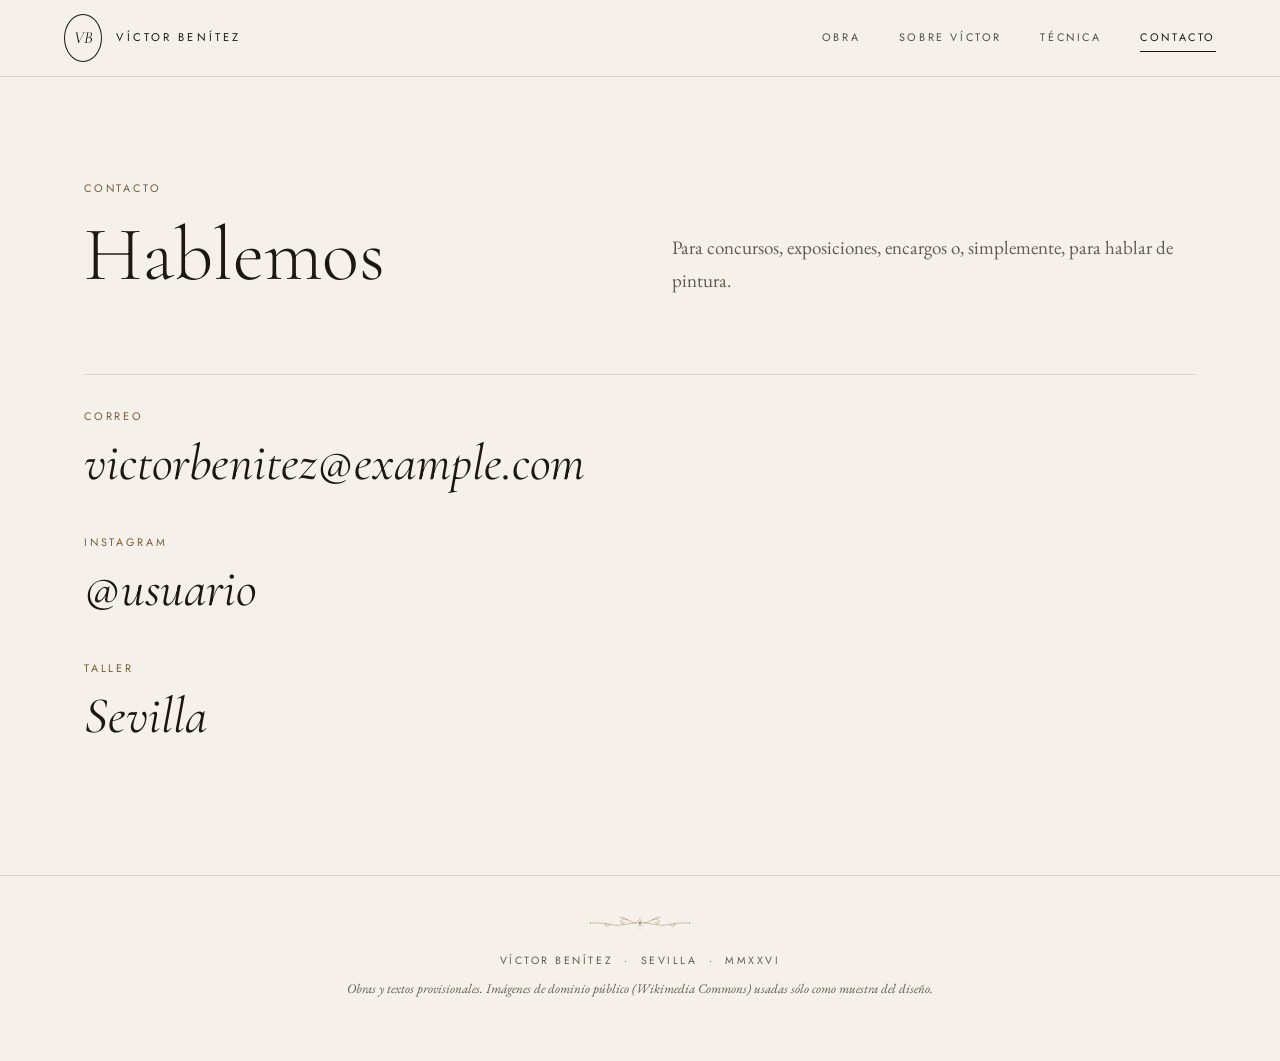
==== contacto.html @ 025996ac "Web en páginas separadas, foto de Víctor y una sola animación de entrada - Inicio, Obra, ficha de ca" ====
<!doctype html>
<html lang="es">
<head>
  <meta charset="utf-8">
  <meta name="viewport" content="width=device-width, initial-scale=1">
  <title>Contacto · Víctor Benítez</title>
  <meta name="description" content="Contacto con Víctor Benítez para concursos, exposiciones y encargos.">
  <meta name="theme-color" content="#f5f1ea">
  <link rel="icon" href="img/favicon.svg" type="image/svg+xml">
  <link rel="preconnect" href="https://fonts.googleapis.com">
  <link rel="preconnect" href="https://fonts.gstatic.com" crossorigin>
  <link href="https://fonts.googleapis.com/css2?family=Cormorant+Garamond:ital,wght@0,300;0,400;1,300;1,400&family=EB+Garamond:ital,wght@0,400;1,400&family=Jost:wght@400&display=swap" rel="stylesheet">
  <link rel="stylesheet" href="css/styles.css">
</head>
<body>
  <header class="nav" data-nav>
    <a class="nav__brand" href="index.html" aria-label="Víctor Benítez, inicio">
      <span class="monogram" aria-hidden="true">VB</span>
      <span class="nav__name">Víctor Benítez</span>
    </a>
    <button class="nav__toggle" type="button" aria-expanded="false" aria-controls="menu" data-nav-toggle>
      <span class="sr-only">Abrir menú</span>
      <span></span><span></span>
    </button>
    <nav class="nav__links" id="menu" aria-label="Principal">
      <a href="obra.html">Obra</a>
      <a href="sobre.html">Sobre Víctor</a>
      <a href="tecnica.html">Técnica</a>
      <a href="contacto.html" aria-current="page">Contacto</a>
    </nav>
  </header>

  <main class="pagina">
    <header class="cabecera">
      <p class="eyebrow">Contacto</p>
      <h1>Hablemos</h1>
      <p class="cabecera__intro">Para concursos, exposiciones, encargos o, simplemente, para hablar de pintura.</p>
    </header>

    <div class="contacto__datos">
      <div class="contacto__dato">
        <p class="eyebrow">Correo</p>
        <a class="contacto__mail" href="mailto:victorbenitez@example.com">victorbenitez@example.com</a>
      </div>
      <div class="contacto__dato">
        <p class="eyebrow">Instagram</p>
        <a class="contacto__mail" href="#">@usuario</a>
      </div>
      <div class="contacto__dato">
        <p class="eyebrow">Taller</p>
        <p class="contacto__mail">Sevilla</p>
      </div>
    </div>
  </main>

  <footer class="footer">
    <span class="ornament" aria-hidden="true"></span>
    <p>Víctor Benítez &nbsp;·&nbsp; Sevilla &nbsp;·&nbsp; <span data-year>MMXXVI</span></p>
    <p class="footer__nota">Obras y textos provisionales. Imágenes de dominio público (Wikimedia Commons) usadas sólo como muestra del diseño.</p>
  </footer>

  <script src="js/obras.js"></script>
  <script src="js/main.js"></script>
</body>
</html>
---- css/styles.css ----
/* ==========================================================================
   Víctor Benítez · Pintor
   Minimalismo de catálogo de museo. El barroco, sólo en los detalles:
   la portada en claroscuro, la tipografía clásica y un ornamento discreto.
   Una única animación, la de entrada (portada); el resto de la web es estático.
   ========================================================================== */

:root {
  --paper: #f5f1ea;        /* fondo: papel cálido */
  --wall: #ebe5db;         /* "pared" donde se cuelgan las obras */
  --ink: #1b1713;          /* texto */
  --ink-soft: #625a50;     /* texto secundario */
  --line: rgba(27, 23, 19, 0.13);
  --accent: #7a5c30;       /* oro viejo, oscurecido para leerse sobre papel */
  --night: #0f0d0b;        /* portada en penumbra */
  --bone: #efe7d8;
  --gold: #c9a568;

  --f-display: "Cormorant Garamond", "Times New Roman", serif;
  --f-text: "EB Garamond", Georgia, serif;
  --f-label: "Jost", "Helvetica Neue", Arial, sans-serif;

  --gutter: clamp(16px, 5vw, 72px);
  --max: 1240px;
}

*, *::before, *::after { box-sizing: border-box; }

html { -webkit-text-size-adjust: 100%; }

body {
  margin: 0;
  background: var(--paper);
  color: var(--ink);
  font-family: var(--f-text);
  font-size: clamp(17px, .6vw + 14px, 19px);
  line-height: 1.7;
  -webkit-font-smoothing: antialiased;
  text-rendering: optimizeLegibility;
  overflow-x: hidden;
}

img { max-width: 100%; display: block; }
a { color: inherit; }
::selection { background: var(--ink); color: var(--paper); }
:focus-visible { outline: 1px solid var(--accent); outline-offset: 4px; }

.sr-only {
  position: absolute; width: 1px; height: 1px; padding: 0; margin: -1px;
  overflow: hidden; clip: rect(0 0 0 0); white-space: nowrap; border: 0;
}

/* ---------- Tipografía ---------- */

.eyebrow {
  font-family: var(--f-label);
  font-size: .68rem;
  font-weight: 400;
  letter-spacing: .26em;
  text-transform: uppercase;
  color: var(--accent);
  margin: 0;
}

h1, h2, h3 {
  font-family: var(--f-display);
  font-weight: 400;
  line-height: 1.08;
  margin: 0;
  text-wrap: balance;
}

.prosa p { margin: 0 0 1.15em; }
.prosa p:last-child { margin-bottom: 0; }

.btn {
  display: inline-flex;
  align-items: center;
  gap: .8em;
  padding: 1em 2.2em;
  font-family: var(--f-label);
  font-size: .7rem;
  letter-spacing: .24em;
  text-transform: uppercase;
  text-decoration: none;
  color: var(--ink);
  border: 1px solid currentColor;
}
.btn:hover { background: var(--ink); color: var(--paper); border-color: var(--ink); }
.btn--claro { color: var(--bone); border-color: rgba(239, 231, 216, .5); }
.btn--claro:hover { background: var(--bone); color: var(--night); border-color: var(--bone); }

.enlace {
  font-family: var(--f-label);
  font-size: .7rem;
  letter-spacing: .24em;
  text-transform: uppercase;
  text-decoration: none;
  color: var(--accent);
  border-bottom: 1px solid currentColor;
  padding-bottom: .2em;
}
.enlace:hover { color: var(--ink); }

/* ---------- Ornamento barroco (SVG generado en main.js) ---------- */

.ornament { display: block; width: 180px; margin: 1.4rem auto; color: var(--gold); }
.ornament svg { display: block; width: 100%; height: auto; overflow: visible; }
.ornament path, .ornament circle { fill: none; stroke: currentColor; stroke-width: 1; stroke-linecap: round; }
.ornament .fill { fill: currentColor; stroke: none; }

/* ---------- Navegación ---------- */

.nav {
  position: sticky;
  top: 0;
  z-index: 50;
  display: flex;
  align-items: center;
  justify-content: space-between;
  padding: 14px var(--gutter);
  background: var(--paper);
  border-bottom: 1px solid var(--line);
  color: var(--ink);
}
/* En la portada, la barra flota transparente sobre el cuadro */
.nav--portada {
  position: absolute;
  inset: 0 0 auto 0;
  padding-top: 22px;
  padding-bottom: 22px;
  background: none;
  border-bottom: 0;
  color: var(--bone);
}

.nav__brand { display: inline-flex; align-items: center; gap: .9rem; text-decoration: none; }
.monogram {
  display: inline-grid;
  place-items: center;
  width: 38px;
  height: 48px;
  font-family: var(--f-display);
  font-style: italic;
  font-size: 1.05rem;
  border: 1px solid currentColor;
  border-radius: 50%;
}
.nav__name {
  font-family: var(--f-label);
  font-size: .7rem;
  letter-spacing: .28em;
  text-transform: uppercase;
}

.nav__links { display: flex; gap: clamp(1.2rem, 3vw, 2.6rem); }
.nav__links a {
  font-family: var(--f-label);
  font-size: .68rem;
  letter-spacing: .24em;
  text-transform: uppercase;
  text-decoration: none;
  padding: .4em 0;
  border-bottom: 1px solid transparent;
  opacity: .75;
}
.nav__links a:hover { opacity: 1; border-bottom-color: currentColor; }
.nav__links a[aria-current="page"] { opacity: 1; border-bottom-color: currentColor; }

.nav__toggle {
  display: none;
  width: 44px;
  height: 44px;
  background: none;
  border: 0;
  padding: 0;
  color: inherit;
  cursor: pointer;
  position: relative;
  z-index: 2;
}
.nav__toggle span:not(.sr-only) {
  position: absolute;
  left: 10px;
  right: 10px;
  height: 1px;
  background: currentColor;
}
.nav__toggle span:nth-of-type(2) { top: 18px; }
.nav__toggle span:nth-of-type(3) { top: 26px; }
.nav.is-open .nav__toggle span:nth-of-type(2) { top: 22px; transform: rotate(45deg); }
.nav.is-open .nav__toggle span:nth-of-type(3) { top: 22px; transform: rotate(-45deg); }

@media (max-width: 760px) {
  .nav__name { display: none; }
  .nav__toggle { display: block; }
  .nav.is-open { color: var(--ink); }
  .nav__links {
    position: fixed;
    inset: 0;
    display: none;
    flex-direction: column;
    align-items: center;
    justify-content: center;
    gap: 1.8rem;
    background: var(--paper);
  }
  .nav.is-open .nav__links { display: flex; }
  .nav__links a {
    font-family: var(--f-display);
    font-size: 2rem;
    font-style: italic;
    letter-spacing: 0;
    text-transform: none;
  }
}

/* ---------- Cabecera de las páginas interiores ---------- */

.pagina {
  max-width: var(--max);
  margin: 0 auto;
  padding: clamp(56px, 8vw, 110px) var(--gutter) clamp(80px, 10vw, 140px);
}

.cabecera {
  display: grid;
  grid-template-columns: minmax(0, 1fr) minmax(0, 1fr);
  gap: 1rem 4rem;
  align-items: end;
  margin-bottom: clamp(44px, 6vw, 80px);
}
.cabecera .eyebrow { grid-column: 1 / -1; }
.cabecera h1, .cabecera h2 { font-size: clamp(2.8rem, 6vw, 4.8rem); font-weight: 300; }
.cabecera__intro { margin: 0; color: var(--ink-soft); max-width: 30em; justify-self: end; }
@media (max-width: 760px) {
  .cabecera { grid-template-columns: 1fr; }
  .cabecera__intro { justify-self: start; }
}

/* ==========================================================================
   PORTADA
   ========================================================================== */

.hero {
  position: relative;
  min-height: 100vh;
  min-height: 100svh;
  display: grid;
  place-items: center;
  overflow: hidden;
  isolation: isolate;
  background: var(--night);
  color: var(--bone);
}
.hero__bg {
  position: absolute;
  inset: 0;
  z-index: -2;
  background-size: cover;
  background-position: 50% 40%;
  filter: brightness(.62) saturate(.95);
}
.hero__veil {
  position: absolute;
  inset: 0;
  z-index: -1;
  background:
    radial-gradient(ellipse 55% 42% at 50% 50%, rgba(15, 13, 11, .55), transparent 72%),
    linear-gradient(to bottom, rgba(15, 13, 11, .5) 0%, transparent 22%, transparent 75%, rgba(15, 13, 11, .8) 100%);
}

.hero__content {
  text-align: center;
  padding: 120px var(--gutter) 130px;
  max-width: 980px;
  text-shadow: 0 2px 28px rgba(0, 0, 0, .7);
}
.hero__eyebrow { color: var(--gold); }
.hero__title {
  font-size: clamp(3.4rem, 10vw, 8.5rem);
  font-weight: 300;
  line-height: .95;
  margin: 1.3rem 0 0;
}
.hero__title em { font-style: italic; }
.hero__ornament { width: 170px; margin: 1.6rem auto 1.4rem; }
.hero__lead {
  font-family: var(--f-display);
  font-style: italic;
  font-size: clamp(1.15rem, 1.4vw + .6rem, 1.5rem);
  line-height: 1.45;
  color: rgba(239, 231, 216, .85);
  margin: 0 0 2.4rem;
}
.hero__botones { display: flex; flex-wrap: wrap; justify-content: center; gap: 12px; }

.hero__caption {
  position: absolute;
  left: var(--gutter);
  bottom: 28px;
  display: grid;
  gap: .2rem;
  font-size: .9rem;
  color: rgba(239, 231, 216, .7);
  text-decoration: none;
}
.hero__caption .eyebrow { color: var(--gold); }
.hero__caption:hover { color: var(--bone); }

@media (max-width: 600px) {
  .hero__caption { display: none; }
  .hero__title { font-size: clamp(3.6rem, 19vw, 5.4rem); line-height: .92; }
  .hero__title span { display: block; }
}

/* Declaración */
.declaracion {
  text-align: center;
  padding: clamp(80px, 11vw, 150px) var(--gutter);
  max-width: 880px;
  margin: 0 auto;
}
.declaracion__latin {
  font-family: var(--f-display);
  font-style: italic;
  font-weight: 300;
  font-size: clamp(2.2rem, 5vw, 3.8rem);
  line-height: 1.1;
  margin: 0 0 1.4rem;
}
.declaracion__texto {
  font-size: clamp(1.1rem, .8vw + .8rem, 1.3rem);
  color: var(--ink-soft);
  margin: 0 auto 1.2rem;
  max-width: 34em;
}

/* Bloques de la portada */
.bloque {
  max-width: var(--max);
  margin: 0 auto;
  padding: clamp(70px, 9vw, 120px) var(--gutter);
  border-top: 1px solid var(--line);
}
.bloque__pie { margin-top: clamp(36px, 5vw, 56px); }

.presentacion {
  display: grid;
  grid-template-columns: minmax(0, 4fr) minmax(0, 7fr);
  gap: clamp(32px, 6vw, 96px);
  align-items: center;
}
.presentacion img {
  width: 100%;
  max-width: 380px;
  height: auto;
  aspect-ratio: 4 / 5;
  object-fit: cover;
  object-position: 62% 30%;
}
.presentacion h2 { font-size: clamp(2.2rem, 4.5vw, 3.4rem); font-weight: 300; margin: .6rem 0 1.2rem; }
.presentacion p { margin: 0 0 1.6rem; color: var(--ink-soft); max-width: 34em; }
@media (max-width: 760px) {
  .presentacion { grid-template-columns: 1fr; }
  .presentacion img { max-width: 320px; }
}

/* ==========================================================================
   INTRO — la única animación: los cuadros pasan dentro de un marco
   y el último se abre hasta llenar la pantalla
   ========================================================================== */

.intro { display: none; }

.con-intro body { overflow: hidden; }
.con-intro .intro {
  position: fixed;
  inset: 0;
  z-index: 200;
  display: grid;
  place-items: center;
  background: var(--paper);
  cursor: pointer;
}
.intro.is-fuera { opacity: 0; transition: opacity .6s ease; pointer-events: none; }

.intro__escena {
  display: grid;
  grid-template-columns: 1fr auto 1fr;
  align-items: center;
  gap: clamp(16px, 3vw, 48px);
  width: 100%;
  padding: 0 var(--gutter);
}
.intro__palabra {
  overflow: hidden;
  font-family: var(--f-display);
  font-weight: 300;
  font-size: clamp(2.6rem, 7.5vw, 7rem);
  line-height: 1.12;
  color: var(--ink);
}
.intro__palabra:first-child { text-align: right; }
.intro__palabra:last-child { font-style: italic; }
.intro__palabra span {
  display: inline-block;
  transform: translateY(110%);
  animation: intro-subir 1s cubic-bezier(.76, 0, .24, 1) .15s forwards;
}
.intro__palabra:last-child span { animation-delay: .27s; }

.intro__marco {
  width: clamp(120px, 19vw, 270px);
  aspect-ratio: 4 / 5;
  overflow: hidden;
  background: var(--wall);
  clip-path: inset(100% 0 0 0);
  animation: intro-abrir .9s cubic-bezier(.76, 0, .24, 1) .35s forwards;
}
.intro__marco img { width: 100%; height: 100%; object-fit: cover; }

.intro__revelar {
  position: fixed;
  inset: 0;
  background-size: cover;
  background-position: 50% 40%;
  visibility: hidden;
}

.intro__saltar {
  position: absolute;
  right: var(--gutter);
  bottom: 24px;
  background: none;
  border: 0;
  padding: .6em 0;
  font-family: var(--f-label);
  font-size: .64rem;
  letter-spacing: .26em;
  text-transform: uppercase;
  color: var(--ink-soft);
  cursor: pointer;
}

@keyframes intro-subir { to { transform: none; } }
@keyframes intro-abrir { to { clip-path: inset(0 0 0 0); } }

/* Al terminar la intro, el texto de la portada entra una sola vez */
.con-intro .hero__content > *,
.con-intro .hero__caption { opacity: 0; transform: translateY(14px); }
.intro-hecha .hero__content > *,
.intro-hecha .hero__caption {
  opacity: 1;
  transform: none;
  transition: opacity .9s ease, transform .9s ease;
}
.intro-hecha .hero__content > :nth-child(2) { transition-delay: .08s; }
.intro-hecha .hero__content > :nth-child(3) { transition-delay: .16s; }
.intro-hecha .hero__content > :nth-child(4) { transition-delay: .24s; }
.intro-hecha .hero__content > :nth-child(5) { transition-delay: .32s; }

@media (max-width: 700px) {
  .intro__escena { grid-template-columns: 1fr; justify-items: center; gap: 14px; }
  .intro__palabra:first-child { text-align: center; }
  .intro__marco { width: min(46vw, 220px); }
}

/* ==========================================================================
   OBRA — cada cuadro "colgado" en su trozo de pared
   ========================================================================== */

.filtros {
  display: flex;
  flex-wrap: wrap;
  gap: .3rem 1.8rem;
  margin: 0 0 clamp(32px, 4vw, 52px);
}
.filtro {
  background: none;
  border: 0;
  border-bottom: 1px solid transparent;
  padding: .45em 0;
  cursor: pointer;
  font-family: var(--f-label);
  font-size: .68rem;
  letter-spacing: .2em;
  text-transform: uppercase;
  color: var(--ink-soft);
}
.filtro:hover { color: var(--ink); }
.filtro[aria-pressed="true"] { color: var(--ink); border-bottom-color: var(--ink); }
.filtro sup { font-size: .8em; margin-left: .35em; color: var(--accent); letter-spacing: 0; }

.galeria {
  display: grid;
  grid-template-columns: repeat(auto-fill, minmax(min(100%, 300px), 1fr));
  gap: clamp(40px, 5vw, 72px) clamp(24px, 3vw, 44px);
}

.pieza { display: block; text-decoration: none; }
.pieza figure { margin: 0; }

.pared {
  position: relative;
  aspect-ratio: 1 / 1;
  max-width: 100%;
  background: var(--wall);
  overflow: hidden;
}
.pared img {
  position: absolute;
  inset: 0;
  margin: auto;
  width: auto;
  height: auto;
  max-width: 72%;
  max-height: 72%;
  box-shadow: 0 1px 2px rgba(27, 23, 19, .18), 0 18px 30px -16px rgba(27, 23, 19, .45);
}

.pieza figcaption { padding-top: 1.1rem; }
.pieza__titulo {
  display: block;
  font-family: var(--f-display);
  font-size: 1.45rem;
  font-style: italic;
  line-height: 1.2;
}
.pieza:hover .pieza__titulo { text-decoration: underline; text-decoration-thickness: 1px; text-underline-offset: .18em; }
.pieza__meta {
  display: block;
  font-size: .9rem;
  color: var(--ink-soft);
  margin-top: .3rem;
  line-height: 1.5;
}

/* ==========================================================================
   SOBRE VÍCTOR
   ========================================================================== */

.sobre__grid {
  display: grid;
  grid-template-columns: minmax(0, 5fr) minmax(0, 7fr);
  gap: clamp(40px, 7vw, 110px);
  align-items: start;
}
.sobre__retrato { margin: 0; }
/* Marco oval: un guiño al retrato barroco, en línea fina */
.marco-oval {
  aspect-ratio: 4 / 5;
  max-width: 100%;
  border-radius: 50%;
  padding: 10px;
  border: 1px solid var(--line);
}
.marco-oval img {
  width: 100%;
  height: 100%;
  max-width: none;
  border-radius: 50%;
  object-fit: cover;
  object-position: 62% 30%;
}
.sobre__texto .prosa { font-size: 1.08em; }

.trayectoria {
  margin-top: clamp(40px, 5vw, 64px);
  display: grid;
  grid-template-columns: repeat(2, minmax(0, 1fr));
  gap: 2.4rem 3rem;
}
.trayectoria h2 {
  font-family: var(--f-label);
  font-size: .68rem;
  font-weight: 400;
  letter-spacing: .26em;
  text-transform: uppercase;
  color: var(--accent);
  padding-bottom: .8rem;
  margin-bottom: .9rem;
  border-bottom: 1px solid var(--line);
}
.trayectoria ul { list-style: none; margin: 0; padding: 0; }
.trayectoria li { margin-bottom: .55rem; line-height: 1.45; }
.trayectoria .pendiente { color: var(--ink-soft); font-style: italic; opacity: .8; }

@media (max-width: 860px) {
  .sobre__grid { grid-template-columns: 1fr; }
  .marco-oval { max-width: 320px; }
}
@media (max-width: 560px) { .trayectoria { grid-template-columns: 1fr; } }

/* ==========================================================================
   TÉCNICA
   ========================================================================== */

.pasos {
  list-style: none;
  margin: 0;
  padding: 0;
  display: grid;
  grid-template-columns: repeat(2, minmax(0, 1fr));
  gap: clamp(40px, 5vw, 72px) clamp(32px, 5vw, 80px);
}
.paso {
  display: grid;
  grid-template-columns: auto 1fr;
  gap: 0 1.6rem;
  padding-top: 1.8rem;
  border-top: 1px solid var(--ink);
}
.paso__icon {
  grid-row: span 3;
  width: 52px;
  height: 52px;
  fill: none;
  stroke: var(--accent);
  stroke-width: 1.1;
  stroke-linecap: round;
  stroke-linejoin: round;
}
.paso__num {
  font-family: var(--f-label);
  font-size: .68rem;
  letter-spacing: .2em;
  color: var(--accent);
  margin: 0 0 .4rem;
}
.paso h2 { font-size: 1.9rem; font-style: italic; margin-bottom: .7rem; }
.paso p:last-child { color: var(--ink-soft); margin: 0; }

@media (max-width: 760px) { .pasos { grid-template-columns: 1fr; } }

/* ==========================================================================
   CONTACTO
   ========================================================================== */

.contacto__datos {
  display: grid;
  gap: 2.4rem;
  padding-top: 2rem;
  border-top: 1px solid var(--line);
}
.contacto__dato { display: grid; gap: .5rem; }
.contacto__dato > * { margin: 0; }
.contacto__mail {
  font-family: var(--f-display);
  font-style: italic;
  font-size: clamp(1.6rem, 4.5vw, 3.2rem);
  line-height: 1.2;
  text-decoration: none;
  overflow-wrap: anywhere;
}
.contacto__mail:hover { text-decoration: underline; text-decoration-thickness: 1px; text-underline-offset: .15em; }

/* ==========================================================================
   FICHA DE UN CUADRO (cuadro.html)
   ========================================================================== */

.ficha-obra {
  display: grid;
  grid-template-columns: minmax(0, 7fr) minmax(0, 5fr);
  gap: clamp(36px, 6vw, 96px);
  max-width: 1400px;
  margin: 0 auto;
  padding: clamp(32px, 4vw, 56px) var(--gutter) 90px;
  align-items: start;
}

.ficha-obra__visual { position: sticky; top: 96px; }

.ficha-obra__pared {
  margin: 0;
  background: var(--wall);
  display: grid;
  place-items: center;
  padding: clamp(24px, 4vw, 56px);
  min-height: min(calc(100vh - 170px), 820px);
}

.ficha-obra__ampliar {
  display: block;
  padding: 0;
  border: 0;
  background: none;
  cursor: zoom-in;
  position: relative;
}
.ficha-obra__ampliar img {
  width: auto;
  height: auto;
  max-width: 100%;
  max-height: calc(100vh - 300px);
  box-shadow: 0 2px 4px rgba(27, 23, 19, .18), 0 34px 60px -28px rgba(27, 23, 19, .55);
}

.ficha-obra__pista { text-align: center; margin-top: 1rem; color: var(--ink-soft); }

/* Lupa (sólo con ratón): para ver de cerca la pincelada y la textura */
.lupa {
  position: absolute;
  left: 0;
  top: 0;
  width: 180px;
  height: 180px;
  border-radius: 50%;
  pointer-events: none;
  border: 1px solid rgba(255, 255, 255, .85);
  box-shadow: 0 16px 36px rgba(0, 0, 0, .35);
  background-repeat: no-repeat;
  background-color: var(--wall);
  display: none;
}
.lupa.is-on { display: block; }
@media (hover: none) { .lupa { display: none !important; } }

.volver {
  display: inline-block;
  font-family: var(--f-label);
  font-size: .64rem;
  letter-spacing: .24em;
  text-transform: uppercase;
  text-decoration: none;
  color: var(--ink-soft);
  margin-bottom: 2.2rem;
}
.volver:hover { color: var(--ink); }

.ficha-obra__titulo {
  font-size: clamp(2.4rem, 4.4vw, 3.8rem);
  font-style: italic;
  font-weight: 300;
  margin: .7rem 0 1.8rem;
}

.ficha {
  display: grid;
  grid-template-columns: auto 1fr;
  gap: .7rem 1.6rem;
  margin: 0 0 2.4rem;
  padding: 1.3rem 0;
  border-top: 1px solid var(--line);
  border-bottom: 1px solid var(--line);
}
.ficha dt {
  font-family: var(--f-label);
  font-size: .62rem;
  letter-spacing: .22em;
  text-transform: uppercase;
  color: var(--accent);
  padding-top: .4em;
}
.ficha dd { margin: 0; }
.etiqueta {
  display: inline-block;
  font-family: var(--f-label);
  font-size: .62rem;
  letter-spacing: .16em;
  text-transform: uppercase;
  border: 1px solid var(--line);
  padding: .3em .85em;
  margin: 0 .4em .3em 0;
}

.ficha-obra__subtitulo { margin-bottom: 1rem; }

.cita {
  margin: 2rem 0 0;
  font-family: var(--f-display);
  font-style: italic;
  font-size: clamp(1.35rem, 1.8vw, 1.7rem);
  line-height: 1.35;
  color: var(--ink-soft);
}
.cita::before { content: "— "; color: var(--accent); }

.credito {
  margin-top: 2.6rem;
  font-size: .8rem;
  font-style: italic;
  color: var(--ink-soft);
}

/* Anterior / siguiente */
.paginacion {
  display: grid;
  grid-template-columns: 1fr 1fr;
  max-width: 1400px;
  margin: 0 auto;
  padding: 0 var(--gutter) 90px;
  gap: 24px;
}
.paginacion a {
  display: flex;
  align-items: center;
  gap: 1.2rem;
  padding-top: 1.4rem;
  border-top: 1px solid var(--line);
  text-decoration: none;
}
.paginacion a:last-child { flex-direction: row-reverse; text-align: right; }
.paginacion img { width: 72px; height: 72px; object-fit: cover; flex: none; }
.paginacion a:hover .paginacion__titulo { text-decoration: underline; text-decoration-thickness: 1px; }
.paginacion__titulo {
  display: block;
  font-family: var(--f-display);
  font-style: italic;
  font-size: clamp(1.2rem, 2vw, 1.6rem);
  line-height: 1.2;
  margin-top: .3rem;
}

@media (max-width: 900px) {
  .ficha-obra { grid-template-columns: 1fr; }
  .ficha-obra__visual { position: static; }
  .ficha-obra__pared { min-height: 0; }
  .ficha-obra__ampliar img { max-height: 70vh; }
}
@media (max-width: 560px) {
  .ficha-obra { padding-left: 0; padding-right: 0; padding-top: 0; }
  .ficha-obra__texto { padding: 0 var(--gutter); }
  .paginacion { grid-template-columns: 1fr; }
  .paginacion a:last-child { flex-direction: row; text-align: left; }
}

/* Visor a pantalla completa */
.visor {
  position: fixed;
  inset: 0;
  z-index: 80;
  background: rgba(15, 13, 11, .97);
  display: grid;
  place-items: center;
}
.visor[hidden] { display: none; }
.visor__lienzo {
  width: 100%;
  height: 100%;
  overflow: hidden;
  display: grid;
  place-items: center;
  cursor: zoom-in;
  touch-action: pinch-zoom;
}
.visor__lienzo img {
  max-width: 92vw;
  max-height: 88vh;
  object-fit: contain;
  transform-origin: var(--ox, 50%) var(--oy, 50%);
}
.visor.is-zoom .visor__lienzo { cursor: zoom-out; }
.visor.is-zoom .visor__lienzo img { transform: scale(2.4); }
.visor__cerrar {
  position: absolute;
  top: 16px;
  right: 16px;
  z-index: 2;
  width: 48px;
  height: 48px;
  border-radius: 50%;
  border: 1px solid rgba(239, 231, 216, .3);
  background: rgba(15, 13, 11, .6);
  color: var(--bone);
  font-size: 1.7rem;
  line-height: 1;
  cursor: pointer;
}
.visor__cerrar:hover { border-color: var(--bone); }
.visor__pista {
  position: absolute;
  bottom: 18px;
  left: 0;
  right: 0;
  text-align: center;
  color: rgba(239, 231, 216, .6);
  pointer-events: none;
}

/* Obra no encontrada */
.no-encontrada { text-align: center; grid-column: 1 / -1; padding: 120px 0; }
.no-encontrada h1 { font-size: clamp(2.4rem, 6vw, 4rem); font-style: italic; font-weight: 300; margin: 1rem 0 2rem; }

/* ==========================================================================
   PIE
   ========================================================================== */

.footer {
  text-align: center;
  padding: 40px var(--gutter) 52px;
  border-top: 1px solid var(--line);
  font-family: var(--f-label);
  font-size: .66rem;
  letter-spacing: .24em;
  text-transform: uppercase;
  color: var(--ink-soft);
}
.footer .ornament { width: 110px; margin: 0 auto 1.4rem; color: var(--accent); }
.footer p { margin: 0 0 .5rem; }
.footer__nota {
  font-family: var(--f-text);
  font-size: .82rem;
  letter-spacing: 0;
  text-transform: none;
  font-style: italic;
}
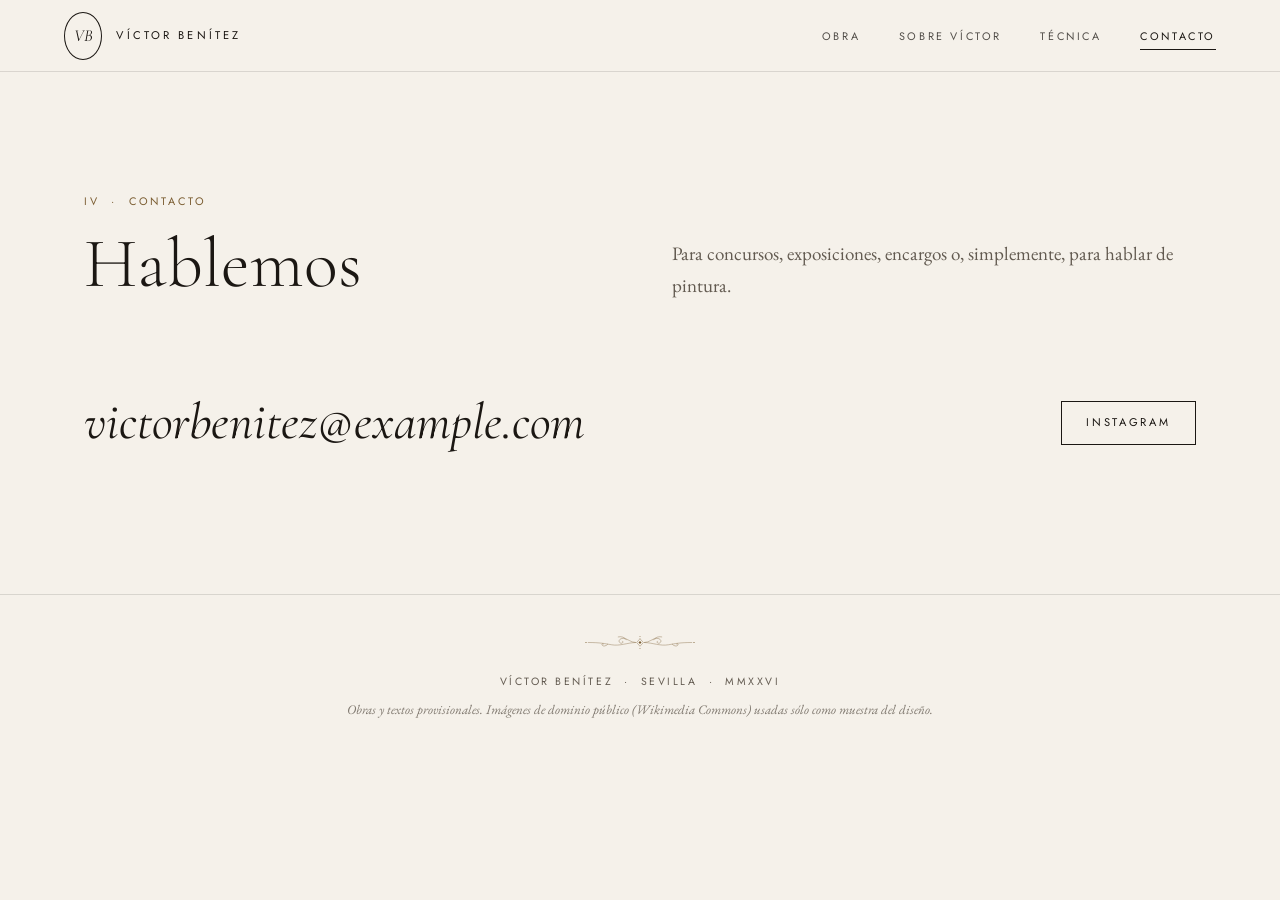
==== commit 5b39af4b: "Vuelve al diseño anterior, ahora repartido en páginas, con la foto de Víctor - Recupera el diseño an" ====
--- a/contacto.html
+++ b/contacto.html
@@ -12,8 +12,10 @@
   <link href="https://fonts.googleapis.com/css2?family=Cormorant+Garamond:ital,wght@0,300;0,400;1,300;1,400&family=EB+Garamond:ital,wght@0,400;1,400&family=Jost:wght@400&display=swap" rel="stylesheet">
   <link rel="stylesheet" href="css/styles.css">
 </head>
-<body>
-  <header class="nav" data-nav>
+<body class="page-interior">
+  <div class="telon" aria-hidden="true"></div>
+
+  <header class="nav is-solid" data-nav>
     <a class="nav__brand" href="index.html" aria-label="Víctor Benítez, inicio">
       <span class="monogram" aria-hidden="true">VB</span>
       <span class="nav__name">Víctor Benítez</span>
@@ -26,31 +28,23 @@
       <a href="obra.html">Obra</a>
       <a href="sobre.html">Sobre Víctor</a>
       <a href="tecnica.html">Técnica</a>
-      <a href="contacto.html" aria-current="page">Contacto</a>
+      <a href="contacto.html" class="is-active" aria-current="page">Contacto</a>
     </nav>
   </header>
 
-  <main class="pagina">
-    <header class="cabecera">
-      <p class="eyebrow">Contacto</p>
-      <h1>Hablemos</h1>
-      <p class="cabecera__intro">Para concursos, exposiciones, encargos o, simplemente, para hablar de pintura.</p>
-    </header>
-
-    <div class="contacto__datos">
-      <div class="contacto__dato">
-        <p class="eyebrow">Correo</p>
+  <main>
+    <!-- ============ CONTACTO ============ -->
+    <section class="section contacto" id="contacto">
+      <header class="section__head" data-reveal>
+        <p class="section__num">IV &nbsp;·&nbsp; Contacto</p>
+        <h1 class="section__title">Hablemos</h1>
+        <p class="section__intro">Para concursos, exposiciones, encargos o, simplemente, para hablar de pintura.</p>
+      </header>
+      <div class="contacto__links" data-reveal style="--d:.15s">
         <a class="contacto__mail" href="mailto:victorbenitez@example.com">victorbenitez@example.com</a>
+        <a class="btn" href="#" rel="noopener">Instagram</a>
       </div>
-      <div class="contacto__dato">
-        <p class="eyebrow">Instagram</p>
-        <a class="contacto__mail" href="#">@usuario</a>
-      </div>
-      <div class="contacto__dato">
-        <p class="eyebrow">Taller</p>
-        <p class="contacto__mail">Sevilla</p>
-      </div>
-    </div>
+    </section>
   </main>
 
   <footer class="footer">
--- a/css/styles.css
+++ b/css/styles.css
@@ -1,8 +1,7 @@
 /* ==========================================================================
    Víctor Benítez · Pintor
    Minimalismo de catálogo de museo. El barroco, sólo en los detalles:
-   la portada en claroscuro, la tipografía clásica y un ornamento discreto.
-   Una única animación, la de entrada (portada); el resto de la web es estático.
+   el claroscuro de la portada, la tipografía clásica y un ornamento discreto.
    ========================================================================== */
 
 :root {
@@ -22,11 +21,13 @@
 
   --gutter: clamp(16px, 5vw, 72px);
   --max: 1240px;
+  --ease: cubic-bezier(.22, .61, .36, 1);
+  --ease-out: cubic-bezier(.16, 1, .3, 1);
 }
 
 *, *::before, *::after { box-sizing: border-box; }
 
-html { -webkit-text-size-adjust: 100%; }
+html { scroll-behavior: smooth; -webkit-text-size-adjust: 100%; }
 
 body {
   margin: 0;
@@ -67,11 +68,11 @@
   font-weight: 400;
   line-height: 1.08;
   margin: 0;
-  text-wrap: balance;
 }
 
 .prosa p { margin: 0 0 1.15em; }
 .prosa p:last-child { margin-bottom: 0; }
+.prosa em { font-style: italic; }
 
 .btn {
   display: inline-flex;
@@ -85,54 +86,74 @@
   text-decoration: none;
   color: var(--ink);
   border: 1px solid currentColor;
+  transition: background .4s var(--ease), color .4s var(--ease), border-color .4s;
 }
 .btn:hover { background: var(--ink); color: var(--paper); border-color: var(--ink); }
-.btn--claro { color: var(--bone); border-color: rgba(239, 231, 216, .5); }
+.btn--claro { color: var(--bone); border-color: rgba(239, 231, 216, .45); }
 .btn--claro:hover { background: var(--bone); color: var(--night); border-color: var(--bone); }
 
-.enlace {
-  font-family: var(--f-label);
-  font-size: .7rem;
-  letter-spacing: .24em;
-  text-transform: uppercase;
-  text-decoration: none;
-  color: var(--accent);
-  border-bottom: 1px solid currentColor;
-  padding-bottom: .2em;
-}
-.enlace:hover { color: var(--ink); }
-
-/* ---------- Ornamento barroco (SVG generado en main.js) ---------- */
-
-.ornament { display: block; width: 180px; margin: 1.4rem auto; color: var(--gold); }
+/* ---------- Ornamento (SVG generado en main.js) — sólo en portada y pie ---------- */
+
+.ornament { display: block; width: 200px; margin: 1.4rem auto; color: var(--gold); }
 .ornament svg { display: block; width: 100%; height: auto; overflow: visible; }
-.ornament path, .ornament circle { fill: none; stroke: currentColor; stroke-width: 1; stroke-linecap: round; }
-.ornament .fill { fill: currentColor; stroke: none; }
+.ornament path, .ornament circle {
+  fill: none;
+  stroke: currentColor;
+  stroke-width: 1;
+  stroke-linecap: round;
+  stroke-dasharray: 1;
+  stroke-dashoffset: 1;
+  transition: stroke-dashoffset 2.4s var(--ease);
+}
+.ornament .fill { fill: currentColor; stroke: none; opacity: 0; transition: opacity 1s 1.4s; }
+.ornament.is-drawn path, .ornament.is-drawn circle { stroke-dashoffset: 0; }
+.ornament.is-drawn .fill { opacity: 1; }
+
+/* ---------- Transición entre páginas ---------- */
+
+.telon {
+  position: fixed;
+  inset: 0;
+  z-index: 100;
+  background: var(--paper);
+  pointer-events: none;
+  opacity: 1;
+  transition: opacity .8s var(--ease);
+}
+.page-home .telon { background: var(--night); }
+body.is-loaded .telon { opacity: 0; }
+body.is-leaving .telon { opacity: 1; transition-duration: .4s; }
 
 /* ---------- Navegación ---------- */
 
 .nav {
-  position: sticky;
-  top: 0;
+  position: fixed;
+  inset: 0 0 auto 0;
   z-index: 50;
   display: flex;
   align-items: center;
   justify-content: space-between;
-  padding: 14px var(--gutter);
-  background: var(--paper);
+  padding: 20px var(--gutter);
+  color: var(--ink);
+  transition: padding .5s var(--ease), color .5s var(--ease);
+}
+/* Fondo en un pseudo-elemento: un backdrop-filter en .nav encerraría
+   el menú móvil (position: fixed) dentro de la barra. */
+.nav::before {
+  content: "";
+  position: absolute;
+  inset: 0;
+  z-index: -1;
+  background: rgba(245, 241, 234, .9);
+  -webkit-backdrop-filter: blur(10px);
+  backdrop-filter: blur(10px);
   border-bottom: 1px solid var(--line);
-  color: var(--ink);
-}
-/* En la portada, la barra flota transparente sobre el cuadro */
-.nav--portada {
-  position: absolute;
-  inset: 0 0 auto 0;
-  padding-top: 22px;
-  padding-bottom: 22px;
-  background: none;
-  border-bottom: 0;
-  color: var(--bone);
-}
+  opacity: 0;
+  transition: opacity .5s var(--ease);
+}
+.nav.is-solid { padding-top: 12px; padding-bottom: 12px; }
+.nav.is-solid::before { opacity: 1; }
+.nav--oscura:not(.is-solid) { color: var(--bone); }
 
 .nav__brand { display: inline-flex; align-items: center; gap: .9rem; text-decoration: none; }
 .monogram {
@@ -160,12 +181,24 @@
   letter-spacing: .24em;
   text-transform: uppercase;
   text-decoration: none;
+  position: relative;
   padding: .4em 0;
-  border-bottom: 1px solid transparent;
   opacity: .75;
-}
-.nav__links a:hover { opacity: 1; border-bottom-color: currentColor; }
-.nav__links a[aria-current="page"] { opacity: 1; border-bottom-color: currentColor; }
+  transition: opacity .3s;
+}
+.nav__links a::after {
+  content: "";
+  position: absolute;
+  left: 0;
+  right: 0;
+  bottom: 0;
+  height: 1px;
+  background: currentColor;
+  transform: scaleX(0);
+  transition: transform .5s var(--ease-out);
+}
+.nav__links a:hover, .nav__links a.is-active { opacity: 1; }
+.nav__links a:hover::after, .nav__links a.is-active::after { transform: scaleX(1); }
 
 .nav__toggle {
   display: none;
@@ -185,6 +218,7 @@
   right: 10px;
   height: 1px;
   background: currentColor;
+  transition: transform .5s var(--ease), top .5s var(--ease);
 }
 .nav__toggle span:nth-of-type(2) { top: 18px; }
 .nav__toggle span:nth-of-type(3) { top: 26px; }
@@ -198,48 +232,36 @@
   .nav__links {
     position: fixed;
     inset: 0;
-    display: none;
     flex-direction: column;
     align-items: center;
     justify-content: center;
     gap: 1.8rem;
     background: var(--paper);
+    opacity: 0;
+    visibility: hidden;
+    transition: opacity .45s var(--ease), visibility .45s;
   }
-  .nav.is-open .nav__links { display: flex; }
+  .nav.is-open .nav__links { opacity: 1; visibility: visible; }
   .nav__links a {
     font-family: var(--f-display);
     font-size: 2rem;
     font-style: italic;
     letter-spacing: 0;
     text-transform: none;
+    opacity: 0;
+    transform: translateY(10px);
+    transition: opacity .5s var(--ease), transform .5s var(--ease);
   }
-}
-
-/* ---------- Cabecera de las páginas interiores ---------- */
-
-.pagina {
-  max-width: var(--max);
-  margin: 0 auto;
-  padding: clamp(56px, 8vw, 110px) var(--gutter) clamp(80px, 10vw, 140px);
-}
-
-.cabecera {
-  display: grid;
-  grid-template-columns: minmax(0, 1fr) minmax(0, 1fr);
-  gap: 1rem 4rem;
-  align-items: end;
-  margin-bottom: clamp(44px, 6vw, 80px);
-}
-.cabecera .eyebrow { grid-column: 1 / -1; }
-.cabecera h1, .cabecera h2 { font-size: clamp(2.8rem, 6vw, 4.8rem); font-weight: 300; }
-.cabecera__intro { margin: 0; color: var(--ink-soft); max-width: 30em; justify-self: end; }
-@media (max-width: 760px) {
-  .cabecera { grid-template-columns: 1fr; }
-  .cabecera__intro { justify-self: start; }
+  .nav__links a::after { display: none; }
+  .nav.is-open .nav__links a { opacity: 1; transform: none; }
+  .nav.is-open .nav__links a:nth-child(2) { transition-delay: .05s; }
+  .nav.is-open .nav__links a:nth-child(3) { transition-delay: .1s; }
+  .nav.is-open .nav__links a:nth-child(4) { transition-delay: .15s; }
+  .nav.is-open .nav__links a:nth-child(5) { transition-delay: .2s; }
 }
 
 /* ==========================================================================
-   PORTADA
+   PORTADA — el único momento oscuro: una vela que ilumina el cuadro
    ========================================================================== */
 
 .hero {
@@ -252,72 +274,247 @@
   isolation: isolate;
   background: var(--night);
   color: var(--bone);
-}
-.hero__bg {
-  position: absolute;
-  inset: 0;
-  z-index: -2;
+  --x: 50%;
+  --y: 45%;
+  --r: 34vmax;
+  --lit: 0;
+}
+
+.hero__bg, .hero__lit {
+  position: absolute;
+  inset: -2%;
   background-size: cover;
   background-position: 50% 40%;
-  filter: brightness(.62) saturate(.95);
-}
+  z-index: -3;
+  transform: scale(1.04);
+  animation: respirar 26s ease-in-out infinite alternate;
+}
+.hero__bg { filter: brightness(.15) saturate(.4) sepia(.2); }
+.hero__lit {
+  filter: brightness(.95) contrast(1.05);
+  opacity: var(--lit);
+  -webkit-mask-image: radial-gradient(circle var(--r) at var(--x) var(--y), #000 0%, rgba(0,0,0,.5) 38%, rgba(0,0,0,.1) 62%, transparent 78%);
+          mask-image: radial-gradient(circle var(--r) at var(--x) var(--y), #000 0%, rgba(0,0,0,.5) 38%, rgba(0,0,0,.1) 62%, transparent 78%);
+}
+@keyframes respirar {
+  from { transform: scale(1.04); }
+  to   { transform: scale(1.09); }
+}
+
+.hero__dust {
+  position: absolute;
+  inset: 0;
+  width: 100%;
+  height: 100%;
+  z-index: -2;
+  pointer-events: none;
+}
+
 .hero__veil {
   position: absolute;
   inset: 0;
   z-index: -1;
+  pointer-events: none;
   background:
-    radial-gradient(ellipse 55% 42% at 50% 50%, rgba(15, 13, 11, .55), transparent 72%),
-    linear-gradient(to bottom, rgba(15, 13, 11, .5) 0%, transparent 22%, transparent 75%, rgba(15, 13, 11, .8) 100%);
+    radial-gradient(ellipse 55% 42% at 50% 50%, rgba(15,13,11,.6), transparent 70%),
+    linear-gradient(to bottom, rgba(15,13,11,.55) 0%, transparent 20%, transparent 78%, rgba(15,13,11,.85) 100%);
 }
 
 .hero__content {
   text-align: center;
   padding: 120px var(--gutter) 130px;
   max-width: 980px;
-  text-shadow: 0 2px 28px rgba(0, 0, 0, .7);
-}
-.hero__eyebrow { color: var(--gold); }
+  text-shadow: 0 2px 28px rgba(0, 0, 0, .75);
+}
+
 .hero__title {
-  font-size: clamp(3.4rem, 10vw, 8.5rem);
+  font-size: clamp(3.2rem, 10vw, 8.5rem);
   font-weight: 300;
   line-height: .95;
+  letter-spacing: -.005em;
   margin: 1.3rem 0 0;
 }
-.hero__title em { font-style: italic; }
-.hero__ornament { width: 170px; margin: 1.6rem auto 1.4rem; }
+.hero__title .word { display: inline-block; white-space: nowrap; }
+.hero__title .word + .word { margin-left: .22em; }
+.hero__title .word:nth-child(2) { font-style: italic; }
+.hero__title .char {
+  display: inline-block;
+  opacity: 0;
+  transform: translateY(.3em);
+  filter: blur(6px);
+  transition: opacity 1.1s var(--ease-out), transform 1.3s var(--ease-out), filter 1.1s var(--ease-out);
+  transition-delay: calc(.8s + var(--i) * .05s);
+}
+body.is-loaded .hero__title .char { opacity: 1; transform: none; filter: none; }
+
+.hero__ornament { width: 180px; margin: 1.6rem auto 1.4rem; }
+
 .hero__lead {
   font-family: var(--f-display);
   font-style: italic;
   font-size: clamp(1.15rem, 1.4vw + .6rem, 1.5rem);
   line-height: 1.45;
-  color: rgba(239, 231, 216, .85);
+  color: rgba(239, 231, 216, .78);
   margin: 0 0 2.4rem;
 }
-.hero__botones { display: flex; flex-wrap: wrap; justify-content: center; gap: 12px; }
+
+.hero__eyebrow, .hero__lead, .hero__cta, .hero__caption, .hero__scroll, .hero__hint {
+  opacity: 0;
+  transform: translateY(12px);
+  transition: opacity 1.3s var(--ease), transform 1.3s var(--ease);
+}
+.hero__eyebrow { color: var(--gold); transition-delay: .5s; }
+.hero__lead    { transition-delay: 1.9s; }
+.hero__cta     { transition-delay: 2.2s; }
+.hero__caption, .hero__scroll { transition-delay: 2.6s; }
+.hero__hint    { transition-delay: 3.2s; }
+body.is-loaded .hero__eyebrow,
+body.is-loaded .hero__lead,
+body.is-loaded .hero__cta,
+body.is-loaded .hero__caption,
+body.is-loaded .hero__scroll { opacity: 1; transform: none; }
+body.is-loaded .hero__hint { opacity: .5; transform: none; }
+.hero__hint.is-gone { opacity: 0 !important; transition-delay: 0s; }
 
 .hero__caption {
   position: absolute;
   left: var(--gutter);
-  bottom: 28px;
+  bottom: 30px;
   display: grid;
   gap: .2rem;
   font-size: .9rem;
-  color: rgba(239, 231, 216, .7);
+  color: rgba(239, 231, 216, .65);
   text-decoration: none;
+  transition-property: opacity, transform, color;
 }
 .hero__caption .eyebrow { color: var(--gold); }
 .hero__caption:hover { color: var(--bone); }
 
+.hero__hint {
+  position: absolute;
+  right: var(--gutter);
+  bottom: 36px;
+  margin: 0;
+  font-family: var(--f-label);
+  font-size: .62rem;
+  letter-spacing: .28em;
+  text-transform: uppercase;
+  color: var(--gold);
+}
+
+.hero__scroll {
+  position: absolute;
+  left: 50%;
+  bottom: 22px;
+  width: 1px;
+  height: 56px;
+  margin-left: -.5px;
+  overflow: hidden;
+}
+.hero__scroll span {
+  position: absolute;
+  inset: 0;
+  background: linear-gradient(to bottom, transparent, var(--gold));
+  animation: gotear 2.6s var(--ease) infinite;
+}
+@keyframes gotear {
+  0%   { transform: translateY(-100%); }
+  60%  { transform: translateY(0); }
+  100% { transform: translateY(100%); }
+}
+
+@media (hover: none), (max-width: 760px) { .hero__hint { display: none; } }
 @media (max-width: 600px) {
   .hero__caption { display: none; }
   .hero__title { font-size: clamp(3.6rem, 19vw, 5.4rem); line-height: .92; }
-  .hero__title span { display: block; }
-}
-
-/* Declaración */
+  .hero__title .word { display: block; }
+  .hero__title .word + .word { margin-left: 0; }
+}
+
+/* ==========================================================================
+   SECCIONES
+   ========================================================================== */
+
+.section {
+  padding: clamp(80px, 10vw, 150px) var(--gutter);
+  max-width: var(--max);
+  margin: 0 auto;
+}
+.section + .section,
+.declaracion + .section { border-top: 1px solid var(--line); }
+
+.section__head {
+  display: grid;
+  grid-template-columns: minmax(0, 1fr) minmax(0, 1fr);
+  gap: 1rem 4rem;
+  align-items: end;
+  margin-bottom: clamp(44px, 6vw, 80px);
+}
+.section__num {
+  grid-column: 1 / -1;
+  font-family: var(--f-label);
+  font-size: .68rem;
+  letter-spacing: .26em;
+  text-transform: uppercase;
+  color: var(--accent);
+  margin: 0;
+}
+.section__title { font-size: clamp(2.6rem, 5.5vw, 4.4rem); font-weight: 300; }
+.section__intro {
+  margin: 0;
+  color: var(--ink-soft);
+  max-width: 30em;
+  justify-self: end;
+}
+@media (max-width: 760px) {
+  .section__head { grid-template-columns: 1fr; }
+  .section__intro { justify-self: start; }
+}
+
+/* Aparición suave al hacer scroll */
+[data-reveal] {
+  opacity: 0;
+  transform: translateY(22px);
+  transition: opacity 1.1s var(--ease), transform 1.1s var(--ease);
+  transition-delay: var(--d, 0s);
+}
+[data-reveal].is-visible { opacity: 1; transform: none; }
+
+/* ---------- Páginas interiores (debajo de la barra fija) ---------- */
+
+.page-interior main { padding-top: 64px; }
+
+/* ---------- Enlaces de texto y bloques de la página de inicio ---------- */
+
+.enlace {
+  font-family: var(--f-label);
+  font-size: .7rem;
+  letter-spacing: .24em;
+  text-transform: uppercase;
+  text-decoration: none;
+  color: var(--accent);
+  border-bottom: 1px solid currentColor;
+  padding-bottom: .2em;
+  transition: color .3s;
+}
+.enlace:hover { color: var(--ink); }
+.section__pie { margin: clamp(36px, 5vw, 56px) 0 0; }
+
+.presentacion {
+  display: grid;
+  grid-template-columns: minmax(0, 4fr) minmax(0, 7fr);
+  gap: clamp(32px, 6vw, 96px);
+  align-items: center;
+}
+.presentacion h2 { font-size: clamp(2.4rem, 5vw, 3.8rem); font-weight: 300; margin: .8rem 0 1.2rem; }
+.presentacion p { margin: 0 0 1.6rem; color: var(--ink-soft); max-width: 34em; }
+@media (max-width: 760px) { .presentacion { grid-template-columns: 1fr; } }
+
+/* ---------- Declaración ---------- */
+
 .declaracion {
   text-align: center;
-  padding: clamp(80px, 11vw, 150px) var(--gutter);
+  padding: clamp(90px, 12vw, 160px) var(--gutter) clamp(70px, 9vw, 120px);
   max-width: 880px;
   margin: 0 auto;
 }
@@ -327,143 +524,13 @@
   font-weight: 300;
   font-size: clamp(2.2rem, 5vw, 3.8rem);
   line-height: 1.1;
-  margin: 0 0 1.4rem;
+  margin: 0 0 1.6rem;
 }
 .declaracion__texto {
   font-size: clamp(1.1rem, .8vw + .8rem, 1.3rem);
   color: var(--ink-soft);
-  margin: 0 auto 1.2rem;
+  margin: 0 auto 1.4rem;
   max-width: 34em;
-}
-
-/* Bloques de la portada */
-.bloque {
-  max-width: var(--max);
-  margin: 0 auto;
-  padding: clamp(70px, 9vw, 120px) var(--gutter);
-  border-top: 1px solid var(--line);
-}
-.bloque__pie { margin-top: clamp(36px, 5vw, 56px); }
-
-.presentacion {
-  display: grid;
-  grid-template-columns: minmax(0, 4fr) minmax(0, 7fr);
-  gap: clamp(32px, 6vw, 96px);
-  align-items: center;
-}
-.presentacion img {
-  width: 100%;
-  max-width: 380px;
-  height: auto;
-  aspect-ratio: 4 / 5;
-  object-fit: cover;
-  object-position: 62% 30%;
-}
-.presentacion h2 { font-size: clamp(2.2rem, 4.5vw, 3.4rem); font-weight: 300; margin: .6rem 0 1.2rem; }
-.presentacion p { margin: 0 0 1.6rem; color: var(--ink-soft); max-width: 34em; }
-@media (max-width: 760px) {
-  .presentacion { grid-template-columns: 1fr; }
-  .presentacion img { max-width: 320px; }
-}
-
-/* ==========================================================================
-   INTRO — la única animación: los cuadros pasan dentro de un marco
-   y el último se abre hasta llenar la pantalla
-   ========================================================================== */
-
-.intro { display: none; }
-
-.con-intro body { overflow: hidden; }
-.con-intro .intro {
-  position: fixed;
-  inset: 0;
-  z-index: 200;
-  display: grid;
-  place-items: center;
-  background: var(--paper);
-  cursor: pointer;
-}
-.intro.is-fuera { opacity: 0; transition: opacity .6s ease; pointer-events: none; }
-
-.intro__escena {
-  display: grid;
-  grid-template-columns: 1fr auto 1fr;
-  align-items: center;
-  gap: clamp(16px, 3vw, 48px);
-  width: 100%;
-  padding: 0 var(--gutter);
-}
-.intro__palabra {
-  overflow: hidden;
-  font-family: var(--f-display);
-  font-weight: 300;
-  font-size: clamp(2.6rem, 7.5vw, 7rem);
-  line-height: 1.12;
-  color: var(--ink);
-}
-.intro__palabra:first-child { text-align: right; }
-.intro__palabra:last-child { font-style: italic; }
-.intro__palabra span {
-  display: inline-block;
-  transform: translateY(110%);
-  animation: intro-subir 1s cubic-bezier(.76, 0, .24, 1) .15s forwards;
-}
-.intro__palabra:last-child span { animation-delay: .27s; }
-
-.intro__marco {
-  width: clamp(120px, 19vw, 270px);
-  aspect-ratio: 4 / 5;
-  overflow: hidden;
-  background: var(--wall);
-  clip-path: inset(100% 0 0 0);
-  animation: intro-abrir .9s cubic-bezier(.76, 0, .24, 1) .35s forwards;
-}
-.intro__marco img { width: 100%; height: 100%; object-fit: cover; }
-
-.intro__revelar {
-  position: fixed;
-  inset: 0;
-  background-size: cover;
-  background-position: 50% 40%;
-  visibility: hidden;
-}
-
-.intro__saltar {
-  position: absolute;
-  right: var(--gutter);
-  bottom: 24px;
-  background: none;
-  border: 0;
-  padding: .6em 0;
-  font-family: var(--f-label);
-  font-size: .64rem;
-  letter-spacing: .26em;
-  text-transform: uppercase;
-  color: var(--ink-soft);
-  cursor: pointer;
-}
-
-@keyframes intro-subir { to { transform: none; } }
-@keyframes intro-abrir { to { clip-path: inset(0 0 0 0); } }
-
-/* Al terminar la intro, el texto de la portada entra una sola vez */
-.con-intro .hero__content > *,
-.con-intro .hero__caption { opacity: 0; transform: translateY(14px); }
-.intro-hecha .hero__content > *,
-.intro-hecha .hero__caption {
-  opacity: 1;
-  transform: none;
-  transition: opacity .9s ease, transform .9s ease;
-}
-.intro-hecha .hero__content > :nth-child(2) { transition-delay: .08s; }
-.intro-hecha .hero__content > :nth-child(3) { transition-delay: .16s; }
-.intro-hecha .hero__content > :nth-child(4) { transition-delay: .24s; }
-.intro-hecha .hero__content > :nth-child(5) { transition-delay: .32s; }
-
-@media (max-width: 700px) {
-  .intro__escena { grid-template-columns: 1fr; justify-items: center; gap: 14px; }
-  .intro__palabra:first-child { text-align: center; }
-  .intro__marco { width: min(46vw, 220px); }
 }
 
 /* ==========================================================================
@@ -479,7 +546,6 @@
 .filtro {
   background: none;
   border: 0;
-  border-bottom: 1px solid transparent;
   padding: .45em 0;
   cursor: pointer;
   font-family: var(--f-label);
@@ -487,24 +553,45 @@
   letter-spacing: .2em;
   text-transform: uppercase;
   color: var(--ink-soft);
+  position: relative;
+  transition: color .3s;
+}
+.filtro::after {
+  content: "";
+  position: absolute;
+  left: 0; right: 0; bottom: 0;
+  height: 1px;
+  background: var(--ink);
+  transform: scaleX(0);
+  transform-origin: left;
+  transition: transform .5s var(--ease-out);
 }
 .filtro:hover { color: var(--ink); }
-.filtro[aria-pressed="true"] { color: var(--ink); border-bottom-color: var(--ink); }
+.filtro[aria-pressed="true"] { color: var(--ink); }
+.filtro[aria-pressed="true"]::after { transform: scaleX(1); }
 .filtro sup { font-size: .8em; margin-left: .35em; color: var(--accent); letter-spacing: 0; }
 
 .galeria {
   display: grid;
   grid-template-columns: repeat(auto-fill, minmax(min(100%, 300px), 1fr));
   gap: clamp(40px, 5vw, 72px) clamp(24px, 3vw, 44px);
-}
-
-.pieza { display: block; text-decoration: none; }
+  transition: opacity .35s var(--ease);
+}
+
+.pieza {
+  display: block;
+  text-decoration: none;
+  opacity: 0;
+  transform: translateY(24px);
+  transition: opacity 1s var(--ease-out), transform 1s var(--ease-out);
+  transition-delay: calc(var(--col, 0) * 90ms);
+}
+.pieza.is-visible { opacity: 1; transform: none; }
 .pieza figure { margin: 0; }
 
 .pared {
   position: relative;
   aspect-ratio: 1 / 1;
-  max-width: 100%;
   background: var(--wall);
   overflow: hidden;
 }
@@ -517,6 +604,12 @@
   max-width: 72%;
   max-height: 72%;
   box-shadow: 0 1px 2px rgba(27, 23, 19, .18), 0 18px 30px -16px rgba(27, 23, 19, .45);
+  transition: transform .9s var(--ease-out), box-shadow .9s var(--ease-out);
+}
+.pieza:hover .pared img,
+.pieza:focus-visible .pared img {
+  transform: translateY(-5px) scale(1.015);
+  box-shadow: 0 2px 4px rgba(27, 23, 19, .16), 0 30px 44px -18px rgba(27, 23, 19, .5);
 }
 
 .pieza figcaption { padding-top: 1.1rem; }
@@ -527,7 +620,6 @@
   font-style: italic;
   line-height: 1.2;
 }
-.pieza:hover .pieza__titulo { text-decoration: underline; text-decoration-thickness: 1px; text-underline-offset: .18em; }
 .pieza__meta {
   display: block;
   font-size: .9rem;
@@ -535,34 +627,59 @@
   margin-top: .3rem;
   line-height: 1.5;
 }
+.pieza__leer {
+  display: inline-block;
+  font-family: var(--f-label);
+  font-size: .62rem;
+  letter-spacing: .24em;
+  text-transform: uppercase;
+  color: var(--accent);
+  margin-top: .7rem;
+  opacity: 0;
+  transform: translateX(-6px);
+  transition: opacity .4s var(--ease), transform .4s var(--ease);
+}
+.pieza:hover .pieza__leer,
+.pieza:focus-visible .pieza__leer { opacity: 1; transform: none; }
+@media (hover: none) { .pieza__leer { opacity: 1; transform: none; } }
 
 /* ==========================================================================
-   SOBRE VÍCTOR
+   SOBRE VÍCTOR Y TRAYECTORIA
    ========================================================================== */
 
 .sobre__grid {
   display: grid;
-  grid-template-columns: minmax(0, 5fr) minmax(0, 7fr);
+  grid-template-columns: minmax(0, 4fr) minmax(0, 7fr);
   gap: clamp(40px, 7vw, 110px);
   align-items: start;
 }
-.sobre__retrato { margin: 0; }
-/* Marco oval: un guiño al retrato barroco, en línea fina */
-.marco-oval {
-  aspect-ratio: 4 / 5;
-  max-width: 100%;
+.sobre__retrato { margin: 0; text-align: center; }
+.sobre__retrato figcaption {
+  font-family: var(--f-display);
+  font-style: italic;
+  color: var(--ink-soft);
+  margin-top: 1rem;
+}
+
+/* Retrato en círculo, con un filete fino alrededor */
+.marco-circulo {
+  aspect-ratio: 1 / 1;
+  width: 100%;
+  max-width: 340px;
+  margin: 0 auto;
   border-radius: 50%;
   padding: 10px;
   border: 1px solid var(--line);
 }
-.marco-oval img {
+.marco-circulo img {
   width: 100%;
   height: 100%;
   max-width: none;
   border-radius: 50%;
   object-fit: cover;
-  object-position: 62% 30%;
-}
+  object-position: 50% 40%;
+}
+
 .sobre__texto .prosa { font-size: 1.08em; }
 
 .trayectoria {
@@ -571,7 +688,7 @@
   grid-template-columns: repeat(2, minmax(0, 1fr));
   gap: 2.4rem 3rem;
 }
-.trayectoria h2 {
+.trayectoria h3 {
   font-family: var(--f-label);
   font-size: .68rem;
   font-weight: 400;
@@ -584,16 +701,17 @@
 }
 .trayectoria ul { list-style: none; margin: 0; padding: 0; }
 .trayectoria li { margin-bottom: .55rem; line-height: 1.45; }
-.trayectoria .pendiente { color: var(--ink-soft); font-style: italic; opacity: .8; }
+.trayectoria li span { color: var(--ink-soft); }
+.trayectoria .pendiente { color: var(--ink-soft); font-style: italic; opacity: .75; }
 
 @media (max-width: 860px) {
   .sobre__grid { grid-template-columns: 1fr; }
-  .marco-oval { max-width: 320px; }
+  .marco-circulo { max-width: 260px; }
 }
 @media (max-width: 560px) { .trayectoria { grid-template-columns: 1fr; } }
 
 /* ==========================================================================
-   TÉCNICA
+   EL OFICIO
    ========================================================================== */
 
 .pasos {
@@ -601,26 +719,40 @@
   margin: 0;
   padding: 0;
   display: grid;
-  grid-template-columns: repeat(2, minmax(0, 1fr));
-  gap: clamp(40px, 5vw, 72px) clamp(32px, 5vw, 80px);
-}
-.paso {
-  display: grid;
-  grid-template-columns: auto 1fr;
-  gap: 0 1.6rem;
-  padding-top: 1.8rem;
-  border-top: 1px solid var(--ink);
-}
+  grid-template-columns: repeat(4, minmax(0, 1fr));
+  gap: clamp(28px, 3vw, 48px);
+}
+.paso { position: relative; padding-top: 1.8rem; border-top: 1px solid var(--line); }
+.paso::before {
+  content: "";
+  position: absolute;
+  top: -1px;
+  left: 0;
+  width: 0;
+  height: 1px;
+  background: var(--ink);
+  transition: width 1.4s var(--ease-out);
+  transition-delay: calc(var(--d, 0s) + .3s);
+}
+.paso.is-visible::before { width: 100%; }
 .paso__icon {
-  grid-row: span 3;
-  width: 52px;
-  height: 52px;
+  width: 44px;
+  height: 44px;
   fill: none;
   stroke: var(--accent);
   stroke-width: 1.1;
   stroke-linecap: round;
   stroke-linejoin: round;
-}
+  margin-bottom: 1.2rem;
+}
+.paso__icon path, .paso__icon circle {
+  stroke-dasharray: 200;
+  stroke-dashoffset: 200;
+  transition: stroke-dashoffset 2.4s var(--ease);
+  transition-delay: calc(var(--d, 0s) + .2s);
+}
+.paso.is-visible .paso__icon path,
+.paso.is-visible .paso__icon circle { stroke-dashoffset: 0; }
 .paso__num {
   font-family: var(--f-label);
   font-size: .68rem;
@@ -628,35 +760,57 @@
   color: var(--accent);
   margin: 0 0 .4rem;
 }
-.paso h2 { font-size: 1.9rem; font-style: italic; margin-bottom: .7rem; }
-.paso p:last-child { color: var(--ink-soft); margin: 0; }
-
-@media (max-width: 760px) { .pasos { grid-template-columns: 1fr; } }
+.paso h3 { font-size: 1.65rem; font-style: italic; margin-bottom: .7rem; }
+.paso p:last-child { color: var(--ink-soft); margin: 0; font-size: .95em; }
+
+@media (max-width: 1000px) { .pasos { grid-template-columns: repeat(2, minmax(0, 1fr)); } }
+@media (max-width: 560px)  { .pasos { grid-template-columns: 1fr; } }
 
 /* ==========================================================================
-   CONTACTO
+   CONTACTO Y PIE
    ========================================================================== */
 
-.contacto__datos {
-  display: grid;
-  gap: 2.4rem;
-  padding-top: 2rem;
-  border-top: 1px solid var(--line);
-}
-.contacto__dato { display: grid; gap: .5rem; }
-.contacto__dato > * { margin: 0; }
+.contacto__links {
+  display: flex;
+  flex-wrap: wrap;
+  align-items: center;
+  justify-content: space-between;
+  gap: 2rem;
+}
 .contacto__mail {
   font-family: var(--f-display);
   font-style: italic;
   font-size: clamp(1.6rem, 4.5vw, 3.2rem);
-  line-height: 1.2;
   text-decoration: none;
+  background: linear-gradient(currentColor, currentColor) no-repeat 0 100% / 0 1px;
+  transition: background-size .8s var(--ease-out);
   overflow-wrap: anywhere;
 }
-.contacto__mail:hover { text-decoration: underline; text-decoration-thickness: 1px; text-underline-offset: .15em; }
+.contacto__mail:hover { background-size: 100% 1px; }
+
+.footer {
+  text-align: center;
+  padding: 40px var(--gutter) 52px;
+  border-top: 1px solid var(--line);
+  font-family: var(--f-label);
+  font-size: .66rem;
+  letter-spacing: .24em;
+  text-transform: uppercase;
+  color: var(--ink-soft);
+}
+.footer .ornament { width: 120px; margin: 0 auto 1.4rem; color: var(--accent); }
+.footer p { margin: 0 0 .5rem; }
+.footer__nota {
+  font-family: var(--f-text);
+  font-size: .82rem;
+  letter-spacing: 0;
+  text-transform: none;
+  font-style: italic;
+  opacity: .8;
+}
 
 /* ==========================================================================
-   FICHA DE UN CUADRO (cuadro.html)
+   FICHA DE OBRA (obra.html)
    ========================================================================== */
 
 .ficha-obra {
@@ -665,7 +819,7 @@
   gap: clamp(36px, 6vw, 96px);
   max-width: 1400px;
   margin: 0 auto;
-  padding: clamp(32px, 4vw, 56px) var(--gutter) 90px;
+  padding: 120px var(--gutter) 90px;
   align-items: start;
 }
 
@@ -677,7 +831,7 @@
   display: grid;
   place-items: center;
   padding: clamp(24px, 4vw, 56px);
-  min-height: min(calc(100vh - 170px), 820px);
+  min-height: min(calc(100vh - 150px), 820px);
 }
 
 .ficha-obra__ampliar {
@@ -694,9 +848,17 @@
   max-width: 100%;
   max-height: calc(100vh - 300px);
   box-shadow: 0 2px 4px rgba(27, 23, 19, .18), 0 34px 60px -28px rgba(27, 23, 19, .55);
-}
-
-.ficha-obra__pista { text-align: center; margin-top: 1rem; color: var(--ink-soft); }
+  opacity: 0;
+  transform: translateY(14px);
+  transition: opacity 1.4s var(--ease), transform 1.6s var(--ease-out);
+}
+.is-ready .ficha-obra__ampliar img { opacity: 1; transform: none; }
+
+.ficha-obra__pista {
+  text-align: center;
+  margin-top: 1rem;
+  color: var(--ink-soft);
+}
 
 /* Lupa (sólo con ratón): para ver de cerca la pincelada y la textura */
 .lupa {
@@ -711,10 +873,23 @@
   box-shadow: 0 16px 36px rgba(0, 0, 0, .35);
   background-repeat: no-repeat;
   background-color: var(--wall);
-  display: none;
-}
-.lupa.is-on { display: block; }
-@media (hover: none) { .lupa { display: none !important; } }
+  opacity: 0;
+  transform: scale(.7);
+  transition: opacity .25s, transform .3s var(--ease-out);
+}
+.lupa.is-on { opacity: 1; transform: scale(1); }
+@media (hover: none) { .lupa { display: none; } }
+
+.ficha-obra__texto > * {
+  opacity: 0;
+  transform: translateY(16px);
+  transition: opacity 1s var(--ease), transform 1s var(--ease);
+}
+.ficha-obra__texto.is-ready > * { opacity: 1; transform: none; }
+.ficha-obra__texto.is-ready > :nth-child(2) { transition-delay: .1s; }
+.ficha-obra__texto.is-ready > :nth-child(3) { transition-delay: .2s; }
+.ficha-obra__texto.is-ready > :nth-child(4) { transition-delay: .3s; }
+.ficha-obra__texto.is-ready > :nth-child(n+5) { transition-delay: .4s; }
 
 .volver {
   display: inline-block;
@@ -725,6 +900,7 @@
   text-decoration: none;
   color: var(--ink-soft);
   margin-bottom: 2.2rem;
+  transition: color .3s;
 }
 .volver:hover { color: var(--ink); }
 
@@ -781,6 +957,7 @@
   font-size: .8rem;
   font-style: italic;
   color: var(--ink-soft);
+  opacity: .8;
 }
 
 /* Anterior / siguiente */
@@ -801,8 +978,15 @@
   text-decoration: none;
 }
 .paginacion a:last-child { flex-direction: row-reverse; text-align: right; }
-.paginacion img { width: 72px; height: 72px; object-fit: cover; flex: none; }
-.paginacion a:hover .paginacion__titulo { text-decoration: underline; text-decoration-thickness: 1px; }
+.paginacion img {
+  width: 72px;
+  height: 72px;
+  object-fit: cover;
+  flex: none;
+  filter: grayscale(.4);
+  transition: filter .5s;
+}
+.paginacion a:hover img { filter: none; }
 .paginacion__titulo {
   display: block;
   font-family: var(--f-display);
@@ -813,13 +997,13 @@
 }
 
 @media (max-width: 900px) {
-  .ficha-obra { grid-template-columns: 1fr; }
+  .ficha-obra { grid-template-columns: 1fr; padding-top: 92px; }
   .ficha-obra__visual { position: static; }
   .ficha-obra__pared { min-height: 0; }
   .ficha-obra__ampliar img { max-height: 70vh; }
 }
 @media (max-width: 560px) {
-  .ficha-obra { padding-left: 0; padding-right: 0; padding-top: 0; }
+  .ficha-obra { padding-left: 0; padding-right: 0; }
   .ficha-obra__texto { padding: 0 var(--gutter); }
   .paginacion { grid-template-columns: 1fr; }
   .paginacion a:last-child { flex-direction: row; text-align: left; }
@@ -833,8 +1017,11 @@
   background: rgba(15, 13, 11, .97);
   display: grid;
   place-items: center;
+  opacity: 0;
+  transition: opacity .45s var(--ease);
 }
 .visor[hidden] { display: none; }
+.visor.is-open { opacity: 1; }
 .visor__lienzo {
   width: 100%;
   height: 100%;
@@ -849,6 +1036,7 @@
   max-height: 88vh;
   object-fit: contain;
   transform-origin: var(--ox, 50%) var(--oy, 50%);
+  transition: transform .6s var(--ease-out);
 }
 .visor.is-zoom .visor__lienzo { cursor: zoom-out; }
 .visor.is-zoom .visor__lienzo img { transform: scale(2.4); }
@@ -866,8 +1054,9 @@
   font-size: 1.7rem;
   line-height: 1;
   cursor: pointer;
-}
-.visor__cerrar:hover { border-color: var(--bone); }
+  transition: border-color .3s, transform .5s var(--ease-out);
+}
+.visor__cerrar:hover { border-color: var(--bone); transform: rotate(90deg); }
 .visor__pista {
   position: absolute;
   bottom: 18px;
@@ -883,25 +1072,15 @@
 .no-encontrada h1 { font-size: clamp(2.4rem, 6vw, 4rem); font-style: italic; font-weight: 300; margin: 1rem 0 2rem; }
 
 /* ==========================================================================
-   PIE
+   Movimiento reducido
    ========================================================================== */
 
-.footer {
-  text-align: center;
-  padding: 40px var(--gutter) 52px;
-  border-top: 1px solid var(--line);
-  font-family: var(--f-label);
-  font-size: .66rem;
-  letter-spacing: .24em;
-  text-transform: uppercase;
-  color: var(--ink-soft);
-}
-.footer .ornament { width: 110px; margin: 0 auto 1.4rem; color: var(--accent); }
-.footer p { margin: 0 0 .5rem; }
-.footer__nota {
-  font-family: var(--f-text);
-  font-size: .82rem;
-  letter-spacing: 0;
-  text-transform: none;
-  font-style: italic;
-}
+@media (prefers-reduced-motion: reduce) {
+  html { scroll-behavior: auto; }
+  *, *::before, *::after {
+    animation-duration: .01ms !important;
+    animation-iteration-count: 1 !important;
+    transition-duration: .01ms !important;
+    transition-delay: 0s !important;
+  }
+}
